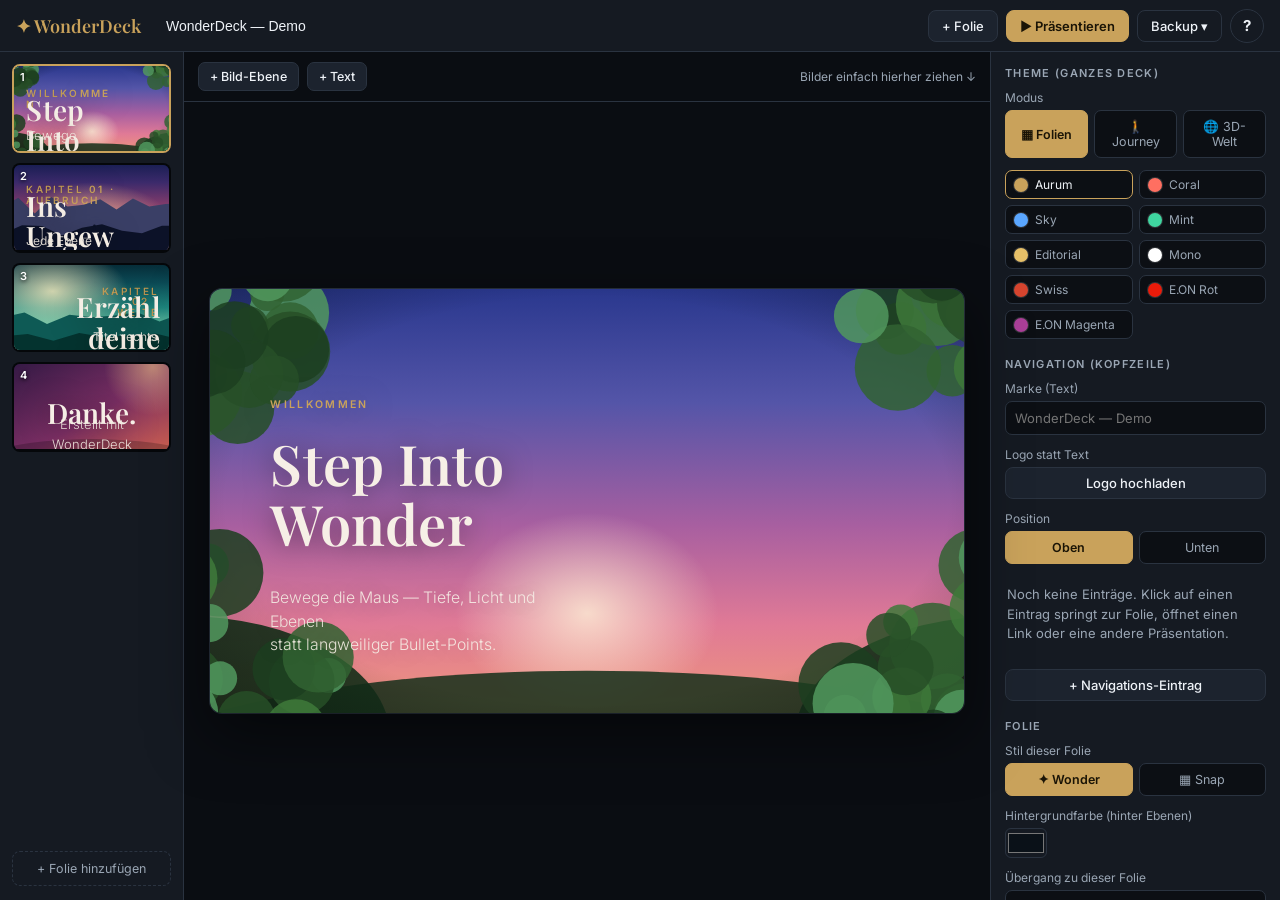
==== index.html @ ce3d65e8 "QA: tote First-Person-Reste entfernt + Inspector-Texte korrigiert - Fadenkreuz (world__cross / #worl" ====
<!DOCTYPE html>
<html lang="de">
<head>
  <meta charset="UTF-8" />
  <meta name="viewport" content="width=device-width, initial-scale=1.0" />
  <title>WonderDeck — Cinematische Präsentationen</title>
  <link
    rel="icon"
    href="data:image/svg+xml,%3Csvg xmlns='http://www.w3.org/2000/svg' viewBox='0 0 16 16'%3E%3Ctext y='13' font-size='13'%3E%E2%9C%A6%3C/text%3E%3C/svg%3E"
  />
  <link
    href="https://fonts.googleapis.com/css2?family=Playfair+Display:wght@500;600;700&family=Inter:wght@300;400;500;600&family=Space+Grotesk:wght@500;600;700&family=Cormorant+Garamond:wght@500;600;700&family=DM+Sans:wght@400;500;600&family=Bricolage+Grotesque:opsz,wght@12..96,600;12..96,700;12..96,800&display=swap"
    rel="stylesheet"
  />
  <!-- Three.js (3D-Welt) ohne Build: via CDN + Import-Map; wird nur geladen, wenn man die Welt betritt -->
  <script type="importmap">
    {
      "imports": {
        "three": "https://cdn.jsdelivr.net/npm/three@0.161.0/build/three.module.js",
        "three/addons/": "https://cdn.jsdelivr.net/npm/three@0.161.0/examples/jsm/",
        "@pixiv/three-vrm": "https://cdn.jsdelivr.net/npm/@pixiv/three-vrm@3/lib/three-vrm.module.min.js"
      }
    }
  </script>
  <link rel="stylesheet" href="css/stage.css" />
  <link rel="stylesheet" href="css/editor.css" />
</head>
<body>
  <div id="app" class="app">
    <!-- ============ Topbar ============ -->
    <header class="topbar">
      <div class="topbar__brand">✦ WonderDeck</div>
      <input
        id="deckTitle"
        class="topbar__title"
        type="text"
        value="Meine Präsentation"
        aria-label="Titel der Präsentation"
      />
      <div class="topbar__actions">
        <button id="btnAddSlide" class="btn">+ Folie</button>
        <button id="btnPresent" class="btn btn--primary">▶ Präsentieren</button>
        <div class="menu">
          <button id="btnMenu" class="btn btn--ghost">Backup ▾</button>
          <div id="menuPanel" class="menu__panel" hidden>
            <button id="btnExport" class="menu__item">💾 Als Datei sichern (.wdeck)</button>
            <button id="btnExportHtml" class="menu__item">🌐 Als Webseite exportieren (.html)</button>
            <button id="btnImport" class="menu__item">📂 Datei laden</button>
            <hr class="menu__sep" />
            <button id="btnDecks" class="menu__item">📑 Meine Präsentationen …</button>
            <button id="btnGallery" class="menu__item">✨ Beispiele …</button>
            <button id="btnNewDeck" class="menu__item">✦ Neue, leere Präsi</button>
          </div>
        </div>
        <button id="btnHelp" class="btn btn--ghost btn--round" title="Hilfe: welche Bilder verwenden?" aria-label="Hilfe">?</button>
      </div>
    </header>

    <!-- ============ Hauptbereich ============ -->
    <main class="workspace">
      <!-- Folien-Leiste -->
      <aside class="rail" id="rail" aria-label="Folien">
        <div class="rail__list" id="railList"></div>
        <button class="rail__add" id="railAdd">+ Folie hinzufügen</button>
      </aside>

      <!-- Bühne -->
      <section class="editor">
        <div class="editor__toolbar">
          <button class="chip" id="btnAddLayer">+ Bild-Ebene</button>
          <button class="chip" id="btnAddText">+ Text</button>
          <span class="editor__hint">Bilder einfach hierher ziehen ↓</span>
        </div>
        <div class="stage-wrap" id="stageWrap">
          <div class="stage-frame" id="stageFrame">
            <!-- Stage wird von editor.js gerendert -->
          </div>
          <div class="dropmask" id="dropmask"><span>Bild ablegen, um eine Ebene zu erstellen</span></div>
        </div>
      </section>

      <!-- Inspektor -->
      <aside class="inspector" id="inspector" aria-label="Einstellungen">
        <!-- Inhalt dynamisch von editor.js -->
      </aside>
    </main>
  </div>

  <!-- ============ Präsentations-Overlay ============ -->
  <div id="present" class="present" hidden>
    <div class="present__viewport" id="presentViewport"></div>
    <nav class="present__topnav" id="presentNav"></nav>
    <div class="present__note" id="presentNote" hidden></div>
    <div class="present__cursor" id="presentCursor"></div>
    <nav class="present__dots" id="presentDots"></nav>
    <button class="present__nav present__nav--prev" id="presentPrev" aria-label="Zurück">‹</button>
    <button class="present__nav present__nav--next" id="presentNext" aria-label="Weiter">›</button>
    <button class="present__exit" id="presentExit" aria-label="Beenden (Esc)">✕</button>
    <div class="present__counter" id="presentCounter"></div>
  </div>

  <!-- ============ Journey-Modus (durchlaufbare Welt) ============ -->
  <div id="journey" class="journey" hidden>
    <div class="jr-world" id="journeyWorld"></div>
    <nav class="jr-dots" id="journeyDots"></nav>
    <div class="jr-counter" id="journeyCounter"></div>
    <div class="jr-hint">Scrollen oder ziehen, um zu gehen · Esc beendet</div>
    <button class="present__exit" id="journeyExit" aria-label="Beenden (Esc)">✕</button>
  </div>

  <!-- ============ 3D-Welt (begehbar) ============ -->
  <div id="world" class="world" hidden>
    <div id="worldStage" class="world__stage"></div>
    <div class="world__load" id="worldLoad"><div class="world__spinner"></div><p>3D-Welt wird geladen …</p></div>
    <div class="world__hint" id="worldHint"><b>WASD</b> gehen · <b>Shift</b> rennen · <b>E</b> Details</div>
    <div class="world__panel" id="worldPanel" hidden></div>
    <div class="world__joy" id="worldJoy" hidden><span class="world__nub" id="worldNub"></span></div>
    <div class="world__bubble" id="worldBubble" hidden></div>
    <button class="world__home" id="worldHome" aria-label="Zum Anfang">⟲ Anfang</button>
    <button class="world__exit present__exit" id="worldExit" aria-label="Beenden">✕</button>
  </div>

  <!-- ============ Hilfe-Fenster ============ -->
  <div id="help" class="help" hidden>
    <div class="help__backdrop" id="helpBackdrop"></div>
    <div class="help__panel" role="dialog" aria-modal="true" aria-label="Hilfe: Bilder">
      <button class="help__close" id="helpClose" aria-label="Schließen">✕</button>
      <h2 class="help__title">Welche Bilder verwenden? 🖼️</h2>
      <p class="help__lead">
        Die Tiefe entsteht durch <b>mehrere Ebenen pro Folie</b>. Ein Bild ziehst du
        einfach auf die Bühne — jede Ebene kannst du rechts einstellen.
      </p>

      <h3>Ebenen-Typen</h3>
      <table class="help__table">
        <tr>
          <td><b>Hintergrund</b></td>
          <td>Ganzflächiges Bild (Himmel, Landschaft, Farbverlauf). <b>JPG oder PNG</b>, ohne Transparenz. Wenig Parallax (z.&nbsp;B. 10–16).</td>
        </tr>
        <tr>
          <td><b>Vordergrund / Motiv</b></td>
          <td>Ein <b>freigestelltes PNG mit transparentem Hintergrund</b> (Person, Berg, Objekt). Nur so sieht man den Hintergrund dahinter → echte Tiefe. Mehr Parallax (z.&nbsp;B. 35–55).</td>
        </tr>
        <tr>
          <td><b>Reaktive Deko</b></td>
          <td>Transparentes PNG an den Rändern (z.&nbsp;B. Blätter). Schalter <b>„reaktiv"</b> an → weicht im Präsentationsmodus vor dem Cursor zurück.</td>
        </tr>
      </table>

      <h3>Format &amp; Größe</h3>
      <ul class="help__list">
        <li><b>PNG</b> = mit Transparenz (für freigestellte Motive &amp; Deko). <b>JPG</b> = kleiner, kein Transparenz (für Hintergründe).</li>
        <li>Mindestens <b>~1920&nbsp;px breit</b>, besser <b>2000&nbsp;px+</b> — damit es im Vollbild scharf bleibt.</li>
        <li>Seitenverhältnis möglichst <b>16:9</b> für Hintergründe.</li>
      </ul>

      <h3>Pro Stil</h3>
      <ul class="help__list">
        <li><b>✦ Wonder:</b> 1 Hintergrund + optional ein freigestelltes Motiv + reaktive Deko an den Ecken. Starker Intro-Zoom.</li>
        <li><b>▦ Snap:</b> Hintergrund + 1–2 freigestellte Ebenen (fern/nah) für Tiefe. Ideal für Story-Folien.</li>
      </ul>

      <h3>Damit Text lesbar bleibt</h3>
      <ul class="help__list">
        <li>Dunkle Bildränder/Vignette helfen. Setze Text auf die ruhigere Bildhälfte.</li>
        <li>Position, Breite &amp; Ausrichtung jedes Textes stellst du rechts ein.</li>
      </ul>

      <h3>Woher Bilder nehmen?</h3>
      <ul class="help__list">
        <li><b>KI-Bilder:</b> z.&nbsp;B. „Nano Banana" (Gemini) — gratis.</li>
        <li><b>Freistellen / in Ebenen schneiden:</b> <b>Photopea</b> (photopea.com, gratis, im Browser).</li>
        <li>Oder eigene Fotos / freie Stock-Bilder.</li>
      </ul>

      <p class="help__tip">💡 Tipp: Über „Backup" oben kannst du deine Präsi jederzeit als Datei sichern.</p>
    </div>
  </div>

  <!-- ============ Beispiel-Galerie ============ -->
  <div id="gallery" class="help" hidden>
    <div class="help__backdrop" id="galleryBackdrop"></div>
    <div class="help__panel" role="dialog" aria-modal="true" aria-label="Beispiel-Präsentationen">
      <button class="help__close" id="galleryClose" aria-label="Schließen">✕</button>
      <h2 class="help__title">Beispiele ✨</h2>
      <p class="help__lead">
        Lade eine fertige Präsentation als Startpunkt. Sie wird als <b>neue</b> Präsi
        angelegt und ersetzt die aktuelle Ansicht (vorher ggf. über „Backup" sichern).
      </p>
      <div class="gallery__grid" id="galleryGrid"></div>
    </div>
  </div>

  <!-- ============ Layout-Vorlagen (neue Folie) ============ -->
  <div id="layouts" class="help" hidden>
    <div class="help__backdrop" id="layoutsBackdrop"></div>
    <div class="help__panel" role="dialog" aria-modal="true" aria-label="Layout-Vorlage wählen">
      <button class="help__close" id="layoutsClose" aria-label="Schließen">✕</button>
      <h2 class="help__title">Neue Folie · Layout wählen</h2>
      <p class="help__lead">Wähle ein Layout als Startpunkt. Bilder ziehst du danach einfach auf die Bühne.</p>
      <div class="layout__grid" id="layoutGrid"></div>
    </div>
  </div>

  <!-- ============ Präsentations-Bibliothek ============ -->
  <div id="decks" class="help" hidden>
    <div class="help__backdrop" id="decksBackdrop"></div>
    <div class="help__panel" role="dialog" aria-modal="true" aria-label="Meine Präsentationen">
      <button class="help__close" id="decksClose" aria-label="Schließen">✕</button>
      <h2 class="help__title">Meine Präsentationen 📑</h2>
      <p class="help__lead">Wechsle zwischen Präsentationen, benenne um oder lösche. Nav-Einträge können auf eine andere Präsentation verweisen.</p>
      <div class="decks__grid" id="decksGrid"></div>
    </div>
  </div>

  <!-- versteckte File-Inputs -->
  <input id="fileImage" type="file" accept="image/*" multiple hidden />
  <input id="fileImport" type="file" accept="application/json,.wdeck" hidden />

  <script type="module" src="js/main.js"></script>
</body>
</html>
---- css/stage.css ----
/* ===================================================================
   WonderDeck — Bühnen-Styles (geteilt von Editor-Vorschau & Präsentation)
   Eine "Stage" ist eine 16:9-Fläche mit Bild-Ebenen + Text-Blöcken.
   =================================================================== */

:root {
  --wd-accent: #c9a25b;
  --wd-bg: #0c0f14;
  --wd-panel: #151a22;
  --wd-panel-2: #1c232e;
  --wd-line: #2a3340;
  --wd-text: #eef2f7;
  --wd-text-dim: #9aa6b4;
  --serif: "Playfair Display", Georgia, serif;
  --sans: "Inter", -apple-system, BlinkMacSystemFont, "Segoe UI", sans-serif;
}

* { box-sizing: border-box; }

/* ---------- Stage-Grundgerüst ---------- */
.wd-stage {
  position: absolute;
  inset: 0;
  overflow: hidden;
  background: #05070a;
  --mx: 0;   /* normalisierte Maus -1..1, von effects.js gesetzt */
  --my: 0;
}

.wd-layer {
  position: absolute;
  inset: -8%;
  width: 116%;
  height: 116%;
  pointer-events: none;
  will-change: transform, opacity;
}
.wd-layer img {
  width: 100%;
  height: 100%;
  object-fit: cover;
  object-position: center;
  display: block;
  -webkit-user-drag: none;
  user-select: none;
}

/* ---------- Text-Blöcke ---------- */
.wd-text {
  position: absolute;
  max-width: 60%;
  /* Theme-Variablen mit Fallback auf das Standard-Theme */
  color: var(--ink, var(--wd-text));
  text-shadow: 0 2px 28px rgba(0, 0, 0, 0.5);
  line-height: 1.08;
  white-space: pre-wrap;
  word-break: break-word;
  z-index: 50;
}
.wd-text[data-role="title"] {
  font-family: var(--font-title, var(--serif));
  font-weight: 600;
  font-size: clamp(28px, 7.4cqw, 96px);
  letter-spacing: 0.005em;
}
.wd-text[data-role="subtitle"] {
  font-family: var(--font-body, var(--sans));
  font-weight: 300;
  font-size: clamp(13px, 2.1cqw, 24px);
  line-height: 1.5;
  opacity: 0.9;
}
.wd-text[data-role="body"] {
  font-family: var(--font-body, var(--sans));
  font-weight: 400;
  font-size: clamp(12px, 1.9cqw, 21px);
  line-height: 1.55;
  opacity: 0.86;
}
.wd-text[data-role="kicker"] {
  font-family: var(--font-body, var(--sans));
  font-weight: 600;
  font-size: clamp(10px, 1.4cqw, 15px);
  letter-spacing: 0.22em;
  text-transform: uppercase;
  color: var(--accent, var(--wd-accent));
}

/* Container-Queries, damit Textgröße zur Stage-Breite passt */
.wd-stage { container-type: inline-size; }

/* ---------- Custom-Cursor (Präsentation) ---------- */
.present__cursor {
  position: fixed;
  top: 0; left: 0;
  width: 28px; height: 28px;
  margin: -14px 0 0 -14px;
  border: 2px solid #fff;
  border-radius: 50%;
  pointer-events: none;
  z-index: 9999;
  mix-blend-mode: difference;
  will-change: transform;
  opacity: 0;
  transition: opacity 0.3s;
}
.present.is-live .present__cursor { opacity: 1; }
@media (pointer: coarse) { .present__cursor { display: none; } }
---- css/editor.css ----
/* ===================================================================
   WonderDeck — Editor-Oberfläche
   =================================================================== */

html, body {
  margin: 0;
  height: 100%;
  background: var(--wd-bg);
  color: var(--wd-text);
  font-family: var(--sans);
  -webkit-font-smoothing: antialiased;
}

.app {
  height: 100vh;
  display: grid;
  grid-template-rows: 52px 1fr;
}

/* ---------- Topbar ---------- */
.topbar {
  display: flex;
  align-items: center;
  gap: 14px;
  padding: 0 16px;
  background: var(--wd-panel);
  border-bottom: 1px solid var(--wd-line);
}
.topbar__brand {
  font-family: var(--serif);
  font-weight: 600;
  font-size: 18px;
  color: var(--wd-accent);
  white-space: nowrap;
}
.topbar__title {
  flex: 1;
  max-width: 420px;
  background: transparent;
  border: 1px solid transparent;
  border-radius: 8px;
  color: var(--wd-text);
  font-size: 14px;
  font-weight: 500;
  padding: 7px 10px;
}
.topbar__title:hover { border-color: var(--wd-line); }
.topbar__title:focus { outline: none; border-color: var(--wd-accent); background: var(--wd-bg); }
.topbar__actions { margin-left: auto; display: flex; gap: 8px; align-items: center; }

.btn {
  font: inherit;
  font-size: 13px;
  font-weight: 500;
  color: var(--wd-text);
  background: var(--wd-panel-2);
  border: 1px solid var(--wd-line);
  border-radius: 8px;
  padding: 7px 13px;
  cursor: pointer;
  white-space: nowrap;
  transition: background 0.15s, border-color 0.15s, transform 0.05s;
}
.btn:hover { background: #232c39; }
.btn:active { transform: translateY(1px); }
.btn--primary { background: var(--wd-accent); border-color: var(--wd-accent); color: #1a1406; font-weight: 600; }
.btn--primary:hover { background: #d8b06a; }
.btn--ghost { background: transparent; }

/* Menü */
.menu { position: relative; }
.menu__panel {
  position: absolute;
  right: 0;
  top: calc(100% + 6px);
  background: var(--wd-panel-2);
  border: 1px solid var(--wd-line);
  border-radius: 10px;
  padding: 6px;
  min-width: 190px;
  box-shadow: 0 14px 40px rgba(0, 0, 0, 0.5);
  z-index: 100;
}
.menu__item {
  display: block;
  width: 100%;
  text-align: left;
  font: inherit;
  font-size: 13px;
  color: var(--wd-text);
  background: transparent;
  border: 0;
  border-radius: 7px;
  padding: 9px 10px;
  cursor: pointer;
}
.menu__item:hover { background: #2a3340; }
.menu__sep { border: 0; border-top: 1px solid var(--wd-line); margin: 6px 4px; }

/* ---------- Workspace ---------- */
.workspace {
  display: grid;
  grid-template-columns: 184px 1fr 290px;
  min-height: 0;
}

/* Folien-Leiste */
.rail {
  background: var(--wd-panel);
  border-right: 1px solid var(--wd-line);
  display: flex;
  flex-direction: column;
  min-height: 0;
}
.rail__list { flex: 1; overflow-y: auto; padding: 12px; display: flex; flex-direction: column; gap: 10px; }
.rail__add {
  margin: 10px 12px 14px;
  font: inherit; font-size: 12.5px;
  color: var(--wd-text-dim);
  background: transparent;
  border: 1px dashed var(--wd-line);
  border-radius: 8px;
  padding: 9px;
  cursor: pointer;
}
.rail__add:hover { color: var(--wd-text); border-color: var(--wd-accent); }

.thumb {
  position: relative;
  aspect-ratio: 16 / 9;
  border-radius: 8px;
  overflow: hidden;
  border: 2px solid transparent;
  background: #05070a;
  cursor: pointer;
  flex: 0 0 auto;
}
.thumb.is-active { border-color: var(--wd-accent); }
.thumb__num {
  position: absolute; top: 4px; left: 6px;
  font-size: 11px; font-weight: 600;
  color: #fff; text-shadow: 0 1px 4px #000; z-index: 2;
}
.thumb__del {
  position: absolute; top: 3px; right: 3px;
  width: 20px; height: 20px; line-height: 18px;
  border-radius: 5px; border: 0;
  background: rgba(0,0,0,0.55); color: #fff;
  font-size: 13px; cursor: pointer; opacity: 0; z-index: 2;
}
.thumb:hover .thumb__del { opacity: 1; }
.thumb__stage { position: absolute; inset: 0; }
.thumb.dragging { opacity: 0.4; }
.thumb.drop-before { box-shadow: -3px 0 0 var(--wd-accent); }

/* Editor-Mitte */
.editor { display: flex; flex-direction: column; min-width: 0; min-height: 0; background: #0a0d12; }
.editor__toolbar {
  display: flex; align-items: center; gap: 8px;
  padding: 10px 14px; border-bottom: 1px solid var(--wd-line);
}
.chip {
  font: inherit; font-size: 12.5px; font-weight: 500;
  color: var(--wd-text); background: var(--wd-panel-2);
  border: 1px solid var(--wd-line); border-radius: 7px;
  padding: 6px 11px; cursor: pointer;
}
.chip:hover { background: #232c39; }
.editor__hint { margin-left: auto; font-size: 12px; color: var(--wd-text-dim); }

.stage-wrap {
  flex: 1; position: relative; display: grid; place-items: center;
  padding: 26px; min-height: 0;
}
.stage-frame {
  position: relative;
  width: min(100%, 980px);
  aspect-ratio: 16 / 9;
  border-radius: 12px;
  overflow: hidden;
  box-shadow: 0 20px 60px rgba(0,0,0,0.5), 0 0 0 1px var(--wd-line);
  background: #05070a;
}
/* Auswahl-/Hover-Rahmen für anklickbare Elemente */
.wd-sel { outline: 2px solid var(--wd-accent); outline-offset: -1px; }
.editor .wd-layer, .editor .wd-text { pointer-events: auto; cursor: pointer; }
.editor .wd-text { cursor: text; }

.dropmask {
  position: absolute; inset: 0; z-index: 60;
  display: none; place-items: center;
  background: rgba(201, 162, 91, 0.12);
  border: 2px dashed var(--wd-accent);
  border-radius: 12px;
  color: var(--wd-text); font-weight: 500; pointer-events: none;
}
.stage-wrap.drag-over .dropmask { display: grid; }

/* ---------- Inspektor ---------- */
.inspector {
  background: var(--wd-panel);
  border-left: 1px solid var(--wd-line);
  overflow-y: auto;
  padding: 14px;
}
.insp-section { margin-bottom: 18px; }
.insp-section h3 {
  margin: 0 0 10px; font-size: 11px; font-weight: 600;
  letter-spacing: 0.12em; text-transform: uppercase; color: var(--wd-text-dim);
}
.field { margin-bottom: 12px; }
.field > label { display: block; font-size: 12px; color: var(--wd-text-dim); margin-bottom: 5px; }
.field input[type="text"],
.field input[type="number"],
.field textarea,
.field select {
  width: 100%; font: inherit; font-size: 13px;
  color: var(--wd-text); background: var(--wd-bg);
  border: 1px solid var(--wd-line); border-radius: 7px; padding: 8px 9px;
}
.field textarea { resize: vertical; min-height: 64px; line-height: 1.4; }
.field input[type="range"] { width: 100%; accent-color: var(--wd-accent); }
.field input[type="color"] { width: 42px; height: 30px; padding: 0; border: 1px solid var(--wd-line); border-radius: 6px; background: none; }
.row { display: flex; gap: 8px; align-items: center; }
.row > * { flex: 1; }
.seg { display: flex; gap: 6px; }
.seg button {
  flex: 1; font: inherit; font-size: 12.5px; color: var(--wd-text-dim);
  background: var(--wd-bg); border: 1px solid var(--wd-line);
  border-radius: 7px; padding: 8px; cursor: pointer;
}
.seg button.is-on { color: #1a1406; background: var(--wd-accent); border-color: var(--wd-accent); font-weight: 600; }
.toggle { display: flex; align-items: center; gap: 8px; cursor: pointer; font-size: 13px; }
.btn-block { width: 100%; margin-top: 4px; text-align: center; }
.btn-danger { color: #ff9a8a; border-color: #4a2a28; background: #2a1a18; }
.btn-danger:hover { background: #3a201d; }
.insp-empty { color: var(--wd-text-dim); font-size: 13px; line-height: 1.5; padding: 8px 2px; }
.val { font-variant-numeric: tabular-nums; color: var(--wd-text); font-size: 12px; }
.layerlist { display: flex; flex-direction: column; gap: 6px; }
.layeritem {
  display: flex; align-items: center; gap: 8px;
  padding: 6px 8px; border-radius: 7px; background: var(--wd-bg);
  border: 1px solid var(--wd-line); cursor: pointer; font-size: 12.5px;
}
.layeritem.is-sel { border-color: var(--wd-accent); }
.layeritem__thumb { width: 30px; height: 18px; border-radius: 3px; object-fit: cover; background: #222; flex: 0 0 auto; }
.layeritem__name { flex: 1; overflow: hidden; text-overflow: ellipsis; white-space: nowrap; }
.layeritem__tag { font-size: 10px; color: var(--wd-accent); }
.layeritem__ord { display: flex; gap: 2px; }
.layeritem__ord button { width: 20px; height: 20px; padding: 0; font-size: 11px; line-height: 1; border-radius: 5px; background: var(--wd-panel-2); border: 1px solid var(--wd-line); color: var(--wd-text-dim); cursor: pointer; }
.layeritem__ord button:hover { color: var(--wd-text); }

/* ===================== Präsentations-Overlay ===================== */
.present {
  position: fixed; inset: 0; z-index: 9000;
  background: #000;
}
.present__viewport { position: absolute; inset: 0; overflow: hidden; }
.present__viewport .wd-stage { will-change: transform, opacity; }

.present__dots {
  position: fixed; right: 22px; top: 50%; transform: translateY(-50%);
  display: flex; flex-direction: column; gap: 11px; z-index: 9100;
}
.present__dot {
  width: 11px; height: 11px; border-radius: 50%; padding: 0; cursor: pointer;
  background: rgba(255,255,255,0.28); border: 1px solid rgba(255,255,255,0.5);
  transition: transform 0.2s, background 0.2s;
}
.present__dot.is-on { background: #fff; transform: scale(1.35); }

.present__nav {
  position: fixed; top: 50%; transform: translateY(-50%);
  width: 48px; height: 48px; border-radius: 50%;
  background: rgba(0,0,0,0.3); border: 1px solid rgba(255,255,255,0.25);
  color: #fff; font-size: 26px; line-height: 1; cursor: pointer; z-index: 9100;
  opacity: 0; transition: opacity 0.25s;
}
.present:hover .present__nav { opacity: 0.7; }
.present__nav:hover { opacity: 1 !important; }
.present__nav--prev { left: 22px; }
.present__nav--next { right: 54px; }

.present__exit {
  position: fixed; top: 18px; right: 18px; z-index: 9100;
  width: 38px; height: 38px; border-radius: 50%;
  background: rgba(0,0,0,0.35); border: 1px solid rgba(255,255,255,0.25);
  color: #fff; font-size: 16px; cursor: pointer; opacity: 0; transition: opacity 0.25s;
}
.present:hover .present__exit { opacity: 0.8; }
.present__exit:hover { opacity: 1; }

.present__counter {
  position: fixed; bottom: 18px; left: 50%; transform: translateX(-50%);
  z-index: 9100; font-family: var(--sans); font-size: 13px; letter-spacing: 0.1em;
  color: rgba(255,255,255,0.7); font-variant-numeric: tabular-nums;
}
@media (pointer: fine) { .present, .present * { cursor: none; } }

/* ===================== Hilfe-Knopf & -Fenster ===================== */
.btn--round {
  width: 34px; height: 34px; padding: 0; border-radius: 50%;
  font-weight: 700; font-size: 15px; line-height: 1;
}

/* Theme-Picker im Inspektor */
.themes { display: grid; grid-template-columns: 1fr 1fr; gap: 6px; }
.themebtn {
  display: flex; align-items: center; gap: 7px;
  font: inherit; font-size: 12px; color: var(--wd-text-dim);
  background: var(--wd-bg); border: 1px solid var(--wd-line);
  border-radius: 7px; padding: 6px 8px; cursor: pointer; text-align: left;
}
.themebtn:hover { color: var(--wd-text); }
.themebtn.is-on { color: var(--wd-text); border-color: var(--wd-accent); }
.themebtn .sw { width: 14px; height: 14px; border-radius: 50%; flex: 0 0 auto; box-shadow: 0 0 0 1px rgba(255,255,255,0.15); }

.help { position: fixed; inset: 0; z-index: 9500; display: grid; place-items: center; }
.help[hidden] { display: none; }
.help__backdrop { position: absolute; inset: 0; background: rgba(0,0,0,0.6); backdrop-filter: blur(3px); }
.help__panel {
  position: relative;
  width: min(640px, 92vw); max-height: 86vh; overflow-y: auto;
  background: var(--wd-panel); border: 1px solid var(--wd-line);
  border-radius: 16px; padding: 26px 28px;
  box-shadow: 0 30px 80px rgba(0,0,0,0.6);
}
.help__close {
  position: absolute; top: 14px; right: 14px;
  width: 32px; height: 32px; border-radius: 50%;
  background: var(--wd-panel-2); border: 1px solid var(--wd-line);
  color: var(--wd-text); font-size: 14px; cursor: pointer;
}
.help__close:hover { background: #2a3340; }
.help__title { font-family: var(--serif); font-size: 25px; font-weight: 600; margin: 0 0 8px; color: var(--wd-text); }
.help__lead { font-size: 14px; line-height: 1.6; color: var(--wd-text-dim); margin: 0 0 18px; }
.help__panel h3 {
  font-size: 12px; font-weight: 600; letter-spacing: 0.1em; text-transform: uppercase;
  color: var(--wd-accent); margin: 20px 0 9px;
}
.help__table { width: 100%; border-collapse: collapse; font-size: 13.5px; line-height: 1.55; }
.help__table td { vertical-align: top; padding: 7px 8px; border-top: 1px solid var(--wd-line); color: var(--wd-text); }
.help__table td:first-child { width: 130px; color: var(--wd-text); white-space: nowrap; }
.help__list { margin: 0; padding-left: 20px; font-size: 13.5px; line-height: 1.65; color: var(--wd-text); }
.help__list li { margin-bottom: 5px; }
.help__list b, .help__table b { color: #fff; }
.help__tip {
  margin: 20px 0 0; padding: 12px 14px; border-radius: 10px;
  background: rgba(201,162,91,0.12); border: 1px solid rgba(201,162,91,0.3);
  font-size: 13px; color: var(--wd-text);
}

/* ===================== Beispiel-Galerie ===================== */
.gallery__grid { display: block; margin-top: 6px; }
.gcat { margin: 20px 0 0; }
.gcat:first-child { margin-top: 4px; }
.gcat__name { font-size: 12px; font-weight: 700; letter-spacing: 0.07em; text-transform: uppercase; color: var(--wd-accent); margin: 0; }
.gcat__desc { font-size: 12px; color: var(--wd-text-dim); margin: 3px 0 0; }
.gcat__grid { display: grid; grid-template-columns: 1fr 1fr; gap: 14px; margin-top: 11px; }
.gcard {
  text-align: left; padding: 0; overflow: hidden; cursor: pointer;
  background: var(--wd-panel-2); border: 1px solid var(--wd-line);
  border-radius: 12px; color: var(--wd-text); transition: transform 0.15s, border-color 0.15s;
}
.gcard:hover { transform: translateY(-3px); border-color: var(--wd-accent); }
.gcard__banner { height: 78px; }
.gcard__body { padding: 11px 13px 14px; }
.gcard__name { font-size: 14px; font-weight: 600; margin: 0 0 4px; }
.gcard__desc { font-size: 12px; line-height: 1.45; color: var(--wd-text-dim); margin: 0; }
.gcard__busy { font-size: 12px; color: var(--wd-accent); margin: 6px 0 0; }
@media (max-width: 560px) { .gcat__grid { grid-template-columns: 1fr; } }

/* ===================== Layout-Vorlagen ===================== */
.layout__grid { display: grid; grid-template-columns: 1fr 1fr; gap: 12px; margin-top: 6px; }
.lcard {
  padding: 0; overflow: hidden; cursor: pointer; text-align: left;
  background: var(--wd-panel-2); border: 1px solid var(--wd-line);
  border-radius: 11px; color: var(--wd-text); transition: transform 0.15s, border-color 0.15s;
}
.lcard:hover { transform: translateY(-3px); border-color: var(--wd-accent); }
.lcard__prev { position: relative; aspect-ratio: 16 / 9; overflow: hidden; background: #05070a; }
.lcard__prev .wd-stage { position: absolute; inset: 0; }
.lcard__name { display: block; padding: 9px 11px; font-size: 12.5px; font-weight: 500; }
@media (max-width: 560px) { .layout__grid { grid-template-columns: 1fr; } }

/* ===================== Navigation (Editor + Präsentation) ===================== */
/* Editor-Inspektor: Nav-Einträge */
.navrow { display: flex; gap: 6px; align-items: center; margin-bottom: 8px; }
.navrow input[type="text"], .navrow select {
  flex: 1 1 60px; min-width: 0; font: inherit; font-size: 12.5px; color: var(--wd-text);
  background: var(--wd-bg); border: 1px solid var(--wd-line); border-radius: 6px; padding: 6px 7px;
}
.navrow__del { flex: 0 0 auto; width: 26px; height: 26px; border-radius: 6px; border: 1px solid var(--wd-line); background: var(--wd-panel-2); color: var(--wd-text-dim); cursor: pointer; }
.navrow__del:hover { color: #ff9a8a; }

/* Präsentation: Website-Kopfzeile */
.present__topnav {
  position: fixed; top: 0; left: 0; right: 0; z-index: 9100;
  display: flex; align-items: center; justify-content: space-between;
  padding: 20px clamp(22px, 5vw, 60px);
  mix-blend-mode: difference; color: #fff; pointer-events: none;
}
.present__brand { font-family: var(--font-title, var(--serif)); font-weight: 600; font-size: 15px; letter-spacing: 0.04em; }
.present__links { display: flex; gap: clamp(14px, 2vw, 30px); pointer-events: auto; }
.present__navlink { color: #fff; text-decoration: none; font-size: 12.5px; letter-spacing: 0.08em; text-transform: uppercase; opacity: 0.82; }
.present__navlink:hover { opacity: 1; }

/* Editor-Bühne: nicht-interaktive Nav-Vorschau */
.wd-navpreview {
  position: absolute; top: 0; left: 0; right: 0; z-index: 60;
  display: flex; align-items: center; justify-content: space-between;
  padding: 11px 16px; mix-blend-mode: difference; color: #fff; pointer-events: none;
}
.wd-navpreview .b { font-family: var(--font-title, var(--serif)); font-weight: 600; font-size: 11px; }
.wd-navpreview .l { display: flex; gap: 13px; }
.wd-navpreview .l span { font-size: 9.5px; letter-spacing: 0.08em; text-transform: uppercase; opacity: 0.85; }

/* Kopfzeile-Position unten + Logo-Bild */
.present__topnav--bottom { top: auto; bottom: 0; }
.present__brandimg { height: 26px; width: auto; display: block; }

/* Nav-Popover (kleiner Text bei Klick) */
.present__note {
  position: fixed; top: 64px; left: 50%; transform: translateX(-50%);
  z-index: 9120; max-width: min(520px, 86vw);
  background: rgba(20,24,30,0.82); -webkit-backdrop-filter: blur(10px); backdrop-filter: blur(10px);
  border: 1px solid rgba(255,255,255,0.18); border-radius: 12px;
  padding: 14px 18px; color: #f4f4f6; font-size: 14px; line-height: 1.55;
  box-shadow: 0 20px 50px rgba(0,0,0,0.45); white-space: pre-wrap;
}
.present__note[hidden] { display: none; }
.present__note--bottom { top: auto; bottom: 64px; }

/* Präsentations-Bibliothek (mehrere Decks) */
.decks__grid { display: grid; grid-template-columns: 1fr 1fr; gap: 12px; margin-top: 6px; }
.dcard { background: var(--wd-panel-2); border: 1px solid var(--wd-line); border-radius: 11px; overflow: hidden; }
.dcard.is-current { border-color: var(--wd-accent); }
.dcard__prev { aspect-ratio: 16 / 9; }
.dcard__body { padding: 9px 11px 4px; }
.dcard__name { font-size: 12.5px; font-weight: 500; margin: 0; overflow: hidden; text-overflow: ellipsis; white-space: nowrap; }
.dcard__acts { display: flex; gap: 6px; padding: 8px 11px 11px; }
.dcard__acts .chip { flex: 1; text-align: center; font-size: 11px; padding: 5px 4px; }
@media (max-width: 560px) { .decks__grid { grid-template-columns: 1fr; } }

/* ===================== Journey-Modus (durchlaufbare 2.5D-Welt) ===================== */
.journey { position: fixed; inset: 0; z-index: 9000; background: #06070a; overflow: hidden; }
.jr-world { position: absolute; inset: 0; overflow: hidden; }
.jr-sky { position: absolute; inset: -12%; will-change: transform;
  background: radial-gradient(120% 80% at 50% 32%, color-mix(in srgb, var(--accent, #c9a25b) 16%, #0a0c12), #06070a 72%); }
.jr-floor { position: absolute; left: 0; right: 0; bottom: 0; height: 46%; opacity: 0.5;
  clip-path: polygon(40% 0, 60% 0, 100% 100%, 0 100%);
  background-image: repeating-linear-gradient(to top, color-mix(in srgb, var(--accent, #c9a25b) 16%, transparent) 0 2px, transparent 2px 48px); }
.jr-line { position: absolute; left: 50%; bottom: 0; width: 1px; height: 54%; transform: translateX(-50%); opacity: 0.45;
  background: linear-gradient(to top, color-mix(in srgb, var(--accent, #c9a25b) 60%, transparent), transparent); }
.jr-depth { position: absolute; inset: 0; pointer-events: none; }
.jr-dot2 { position: absolute; border-radius: 50%; background: var(--ink, #fff); will-change: transform; }
.jr-trail { position: absolute; left: 50%; bottom: 0; width: 46vw; height: 72%; transform: translateX(-50%); pointer-events: none;
  -webkit-mask-image: linear-gradient(to top, #000 28%, transparent); mask-image: linear-gradient(to top, #000 28%, transparent); }
.jr-trail svg { width: 100%; height: 118%; will-change: transform; }
.jr-trail path { stroke: var(--accent, #c9a25b); stroke-opacity: 0.55; }
.jr-arcs { position: absolute; inset: 0; pointer-events: none; }
.jr-arcs span { position: absolute; width: 44vmin; height: 44vmin; border-radius: 50%; border: 1px solid color-mix(in srgb, var(--accent, #c9a25b) 20%, transparent); will-change: transform; }

/* ===================== 3D-Welt (begehbar) ===================== */
.world { position: fixed; inset: 0; z-index: 9000; background: #05060a; }
.world__stage { position: absolute; inset: 0; }
.world__stage canvas { display: block; }
.world__load { position: fixed; inset: 0; z-index: 9200; display: grid; place-items: center; align-content: center; gap: 16px; background: radial-gradient(120% 120% at 50% 40%, #14242a, #0a1316 70%); color: #d7e3e6; font-size: 14px; transition: opacity 0.45s ease; }
.world__load[hidden] { display: none; }
.world__load.is-done { opacity: 0; pointer-events: none; }
.world__load p { margin: 0; }
.world__spinner { width: 40px; height: 40px; border-radius: 50%; border: 3px solid rgba(255,255,255,0.15); border-top-color: var(--wd-accent); animation: wspin 0.9s linear infinite; }
.world__bar { width: min(240px, 62vw); height: 5px; border-radius: 999px; background: rgba(255,255,255,0.14); overflow: hidden; }
.world__bar i { display: block; height: 100%; width: 0; background: var(--wd-accent); border-radius: 999px; transition: width 0.2s ease; }
@keyframes wspin { to { transform: rotate(360deg); } }
.world__hint { position: fixed; bottom: 22px; left: 50%; transform: translateX(-50%); z-index: 9100; font-size: 13px; color: rgba(255,255,255,0.78); background: rgba(0,0,0,0.42); padding: 8px 16px; border-radius: 999px; -webkit-backdrop-filter: blur(6px); backdrop-filter: blur(6px); }
.world__hint b { color: #fff; }
.world__panel { position: fixed; inset: 0; z-index: 9300; display: grid; place-items: center; background: rgba(5,6,10,0.72); -webkit-backdrop-filter: blur(8px); backdrop-filter: blur(8px); padding: 24px; }
.world__panel[hidden] { display: none; }
.world__panel .wp { width: min(720px, 92vw); max-height: 86vh; overflow-y: auto; background: var(--wd-panel); border: 1px solid var(--wd-line); border-radius: 18px; padding: 28px 30px; box-shadow: 0 30px 80px rgba(0,0,0,0.6); }
.world__panel img { width: 100%; border-radius: 12px; margin-bottom: 18px; display: block; }
.world__panel h2 { font-family: var(--font-title, var(--serif)); font-weight: 600; font-size: 30px; line-height: 1.05; margin: 0 0 8px; color: var(--ink, var(--wd-text)); white-space: pre-wrap; }
.world__panel .k { font-size: 12px; font-weight: 600; letter-spacing: 0.2em; text-transform: uppercase; color: var(--accent, var(--wd-accent)); margin: 0 0 10px; }
.world__panel p { font-size: 15px; line-height: 1.6; color: var(--wd-text); white-space: pre-wrap; margin: 0 0 10px; }
.world__exit { z-index: 9400; opacity: 0.75; }
.world:hover .world__exit { opacity: 1; }
.world__home { position: fixed; top: 18px; left: 18px; z-index: 9400; display: inline-flex; align-items: center; gap: 6px; padding: 9px 15px; border-radius: 999px; border: 1px solid rgba(255,255,255,0.22); background: rgba(0,0,0,0.42); color: #fff; font-size: 13px; font-weight: 600; cursor: pointer; -webkit-backdrop-filter: blur(6px); backdrop-filter: blur(6px); opacity: 0.82; transition: opacity 0.15s, background 0.15s; }
.world__home:hover { opacity: 1; background: rgba(0,0,0,0.6); }
/* Comic-Sprechblase (Tutorial) */
.world__bubble { position: fixed; left: 50%; bottom: 92px; transform: translateX(-50%); z-index: 9350; display: flex; align-items: center; gap: 12px; max-width: min(680px, 92vw); padding: 16px 20px; background: #fffef8; color: #1a1a1a; border: 3px solid #1a1a1a; border-radius: 20px; box-shadow: 0 10px 0 rgba(26,26,26,0.18), 0 18px 44px rgba(0,0,0,0.4); font-family: var(--font-body, "Bricolage Grotesque", "Inter", sans-serif); cursor: pointer; animation: wbPop 0.25s cubic-bezier(0.22,1,0.36,1); }
.world__bubble[hidden] { display: none; }
.world__bubble::after { content: ""; position: absolute; left: 46px; bottom: -16px; width: 26px; height: 26px; background: #fffef8; border-right: 3px solid #1a1a1a; border-bottom: 3px solid #1a1a1a; transform: rotate(45deg); }
.world__bubble .wb-av { font-size: 34px; line-height: 1; flex: 0 0 auto; }
.world__bubble .wb-tx { font-size: 15.5px; line-height: 1.5; font-weight: 500; }
.world__bubble .wb-tx b { font-weight: 800; }
.world__bubble .wb-next { flex: 0 0 auto; align-self: flex-end; font-size: 12px; font-weight: 700; color: var(--accent, #5aa6ff); white-space: nowrap; }
.world__bubble .wb-close { position: absolute; top: -12px; right: -12px; width: 26px; height: 26px; border-radius: 50%; border: 2px solid #1a1a1a; background: #fffef8; color: #1a1a1a; font-size: 13px; line-height: 1; cursor: pointer; display: grid; place-items: center; padding: 0; box-shadow: 0 3px 0 rgba(26,26,26,0.18); }
.world__bubble .wb-close:hover { background: #ffe9e2; }
@keyframes wbPop { from { transform: translateX(-50%) translateY(8px) scale(0.96); opacity: 0; } to { transform: translateX(-50%) translateY(0) scale(1); opacity: 1; } }
.world__joy { position: fixed; left: 26px; bottom: 26px; width: 110px; height: 110px; border-radius: 50%; background: rgba(255,255,255,0.06); border: 1px solid rgba(255,255,255,0.15); z-index: 9100; touch-action: none; }
.world__nub { position: absolute; left: 50%; top: 50%; width: 46px; height: 46px; margin: -23px 0 0 -23px; border-radius: 50%; background: rgba(255,255,255,0.25); border: 1px solid rgba(255,255,255,0.4); }
.jr-stations { position: absolute; inset: 0; }
.jr-station { position: absolute; left: 50%; top: 50%; width: min(74%, 780px); text-align: center; container-type: inline-size; will-change: transform, opacity; }
.jr-station__img { width: 100%; max-height: 42vh; object-fit: cover; border-radius: 16px; margin: 0 auto 26px; display: block; box-shadow: 0 36px 90px rgba(0,0,0,0.55); }
.jr-text { position: static; max-width: none; display: block; margin: 0 auto 14px; }
.jr-dots { position: fixed; right: 22px; top: 50%; transform: translateY(-50%); display: flex; flex-direction: column; gap: 13px; z-index: 9100; }
.jr-dot { width: 9px; height: 9px; border-radius: 50%; padding: 0; cursor: pointer; background: rgba(255,255,255,0.25); border: 1px solid rgba(255,255,255,0.45); transition: transform 0.3s, background 0.3s; }
.jr-dot.on { background: #fff; transform: scale(1.5); }
.jr-counter { position: fixed; bottom: 18px; left: 50%; transform: translateX(-50%); z-index: 9100; font-size: 13px; letter-spacing: 0.1em; color: rgba(255,255,255,0.7); font-variant-numeric: tabular-nums; }
.jr-hint { position: fixed; bottom: 16px; right: 20px; z-index: 9100; font-size: 12px; color: rgba(255,255,255,0.5); }
.journey .present__exit { opacity: 0.7; }
.journey:hover .present__exit { opacity: 1; }
@media (pointer: coarse) { .jr-hint { display: none; } }

/* Kurz-Feedback unten (Toast) */
.wd-toast { position: fixed; left: 50%; bottom: 26px; transform: translate(-50%, 12px); z-index: 12000; background: rgba(20, 24, 30, 0.95); color: #f4f6f8; border: 1px solid rgba(255, 255, 255, 0.14); border-radius: 999px; padding: 11px 20px; font-size: 13.5px; box-shadow: 0 14px 40px rgba(0, 0, 0, 0.5); opacity: 0; pointer-events: none; transition: opacity 0.25s, transform 0.25s; }
.wd-toast.is-on { opacity: 1; transform: translate(-50%, 0); }
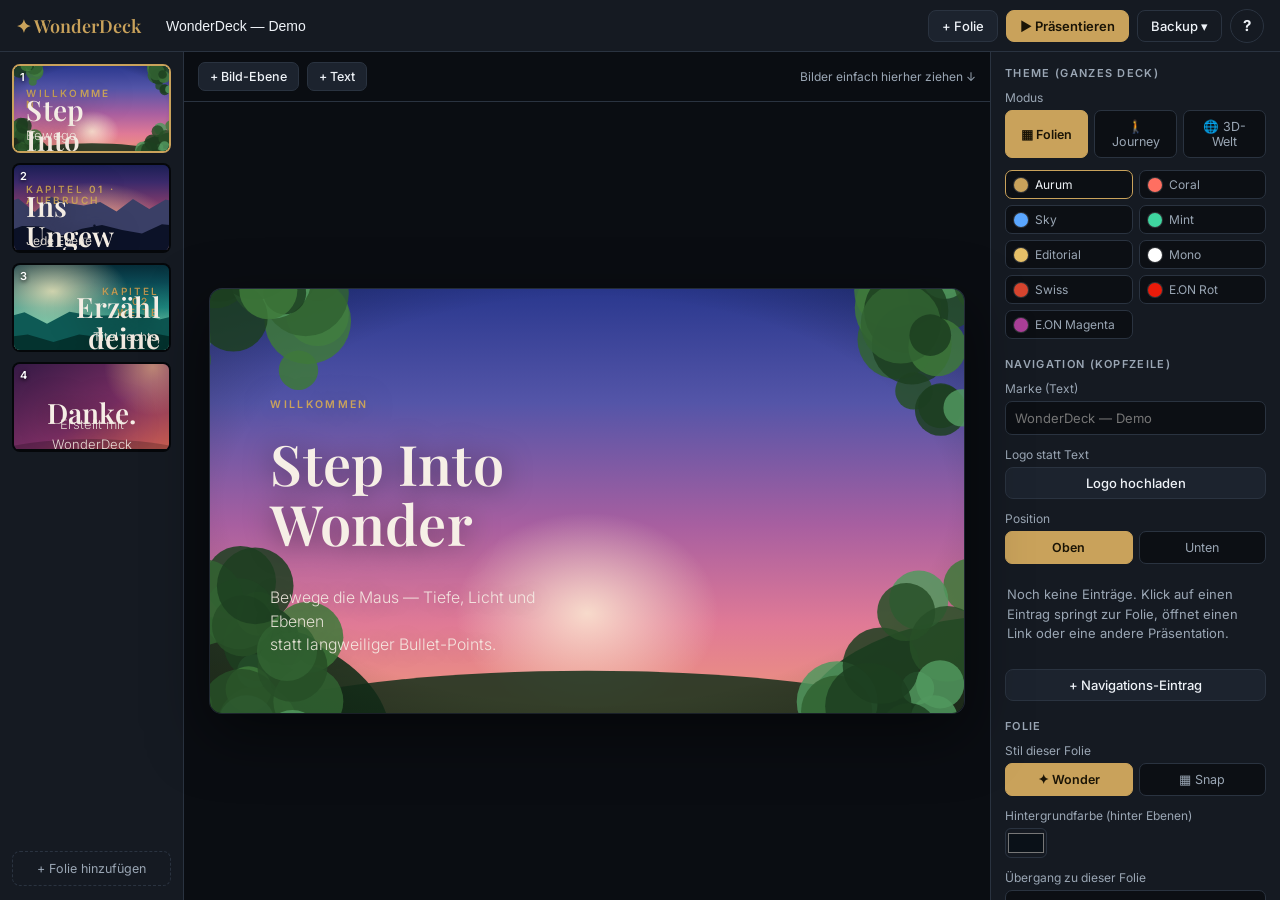
==== commit bd54fe5f: "3D-Welt: sanftes prozedurales Ambiente (Web Audio) + Mute-Button - Ruhiges Ambiente rein prozedural " ====
--- a/index.html
+++ b/index.html
@@ -117,6 +117,7 @@
     <div class="world__joy" id="worldJoy" hidden><span class="world__nub" id="worldNub"></span></div>
     <div class="world__bubble" id="worldBubble" hidden></div>
     <button class="world__home" id="worldHome" aria-label="Zum Anfang">⟲ Anfang</button>
+    <button class="world__sound" id="worldSound" aria-label="Ton an/aus">🔊</button>
     <button class="world__exit present__exit" id="worldExit" aria-label="Beenden">✕</button>
   </div>
 
--- a/css/editor.css
+++ b/css/editor.css
@@ -485,6 +485,9 @@
 .world__exit { z-index: 9400; opacity: 0.75; }
 .world:hover .world__exit { opacity: 1; }
 .world__home { position: fixed; top: 18px; left: 18px; z-index: 9400; display: inline-flex; align-items: center; gap: 6px; padding: 9px 15px; border-radius: 999px; border: 1px solid rgba(255,255,255,0.22); background: rgba(0,0,0,0.42); color: #fff; font-size: 13px; font-weight: 600; cursor: pointer; -webkit-backdrop-filter: blur(6px); backdrop-filter: blur(6px); opacity: 0.82; transition: opacity 0.15s, background 0.15s; }
+.world__sound { position: fixed; top: 18px; right: 64px; z-index: 9400; width: 38px; height: 38px; border-radius: 50%; border: 1px solid rgba(255,255,255,0.22); background: rgba(0,0,0,0.42); color: #fff; font-size: 15px; cursor: pointer; opacity: 0.82; -webkit-backdrop-filter: blur(6px); backdrop-filter: blur(6px); transition: opacity 0.15s; }
+.world__sound:hover { opacity: 1; }
+.world__sound[hidden] { display: none; }
 .world__home:hover { opacity: 1; background: rgba(0,0,0,0.6); }
 /* Comic-Sprechblase (Tutorial) */
 .world__bubble { position: fixed; left: 50%; bottom: 92px; transform: translateX(-50%); z-index: 9350; display: flex; align-items: center; gap: 12px; max-width: min(680px, 92vw); padding: 16px 20px; background: #fffef8; color: #1a1a1a; border: 3px solid #1a1a1a; border-radius: 20px; box-shadow: 0 10px 0 rgba(26,26,26,0.18), 0 18px 44px rgba(0,0,0,0.4); font-family: var(--font-body, "Bricolage Grotesque", "Inter", sans-serif); cursor: pointer; animation: wbPop 0.25s cubic-bezier(0.22,1,0.36,1); }
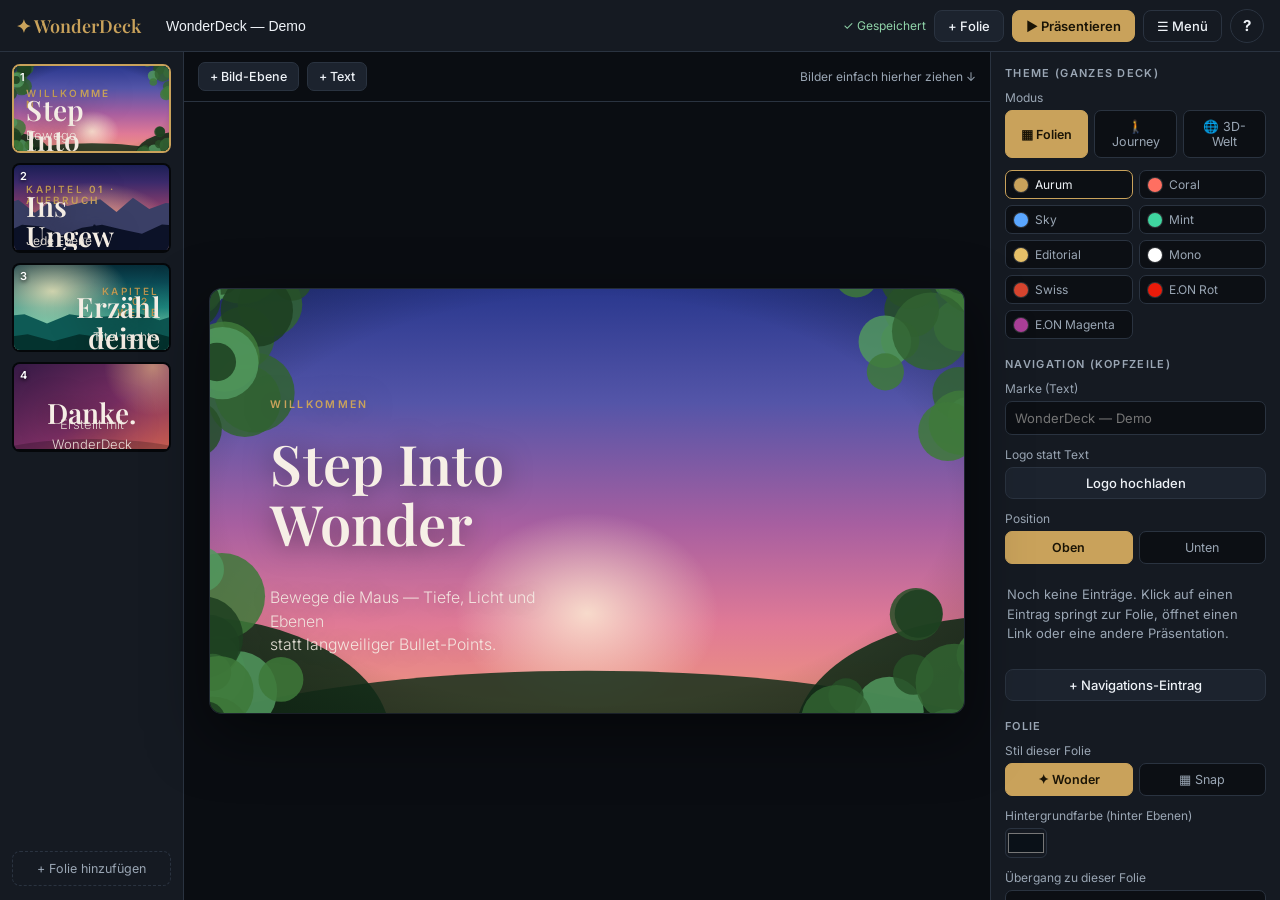
==== commit 71055b62: "Profi-Politur: Undo/Redo, Duplizieren, Datensicherheit, UX-Feinschliff Gesamt-Audit der App — die wi" ====
--- a/index.html
+++ b/index.html
@@ -38,10 +38,11 @@
         aria-label="Titel der Präsentation"
       />
       <div class="topbar__actions">
+        <span id="saveBadge" class="topbar__saved" aria-live="polite">✓ Gespeichert</span>
         <button id="btnAddSlide" class="btn">+ Folie</button>
         <button id="btnPresent" class="btn btn--primary">▶ Präsentieren</button>
         <div class="menu">
-          <button id="btnMenu" class="btn btn--ghost">Backup ▾</button>
+          <button id="btnMenu" class="btn btn--ghost">☰ Menü</button>
           <div id="menuPanel" class="menu__panel" hidden>
             <button id="btnExport" class="menu__item">💾 Als Datei sichern (.wdeck)</button>
             <button id="btnExportHtml" class="menu__item">🌐 Als Webseite exportieren (.html)</button>
@@ -174,7 +175,7 @@
         <li>Oder eigene Fotos / freie Stock-Bilder.</li>
       </ul>
 
-      <p class="help__tip">💡 Tipp: Über „Backup" oben kannst du deine Präsi jederzeit als Datei sichern.</p>
+      <p class="help__tip">💡 Tipp: Über „☰ Menü" oben kannst du deine Präsi jederzeit als Datei sichern. Rückgängig: <b>⌘/Strg+Z</b> · Folie duplizieren: <b>⌘/Strg+D</b>.</p>
     </div>
   </div>
 
@@ -186,7 +187,7 @@
       <h2 class="help__title">Beispiele ✨</h2>
       <p class="help__lead">
         Lade eine fertige Präsentation als Startpunkt. Sie wird als <b>neue</b> Präsi
-        angelegt und ersetzt die aktuelle Ansicht (vorher ggf. über „Backup" sichern).
+        angelegt und ersetzt die aktuelle Ansicht (vorher ggf. über „☰ Menü" sichern).
       </p>
       <div class="gallery__grid" id="galleryGrid"></div>
     </div>
--- a/css/editor.css
+++ b/css/editor.css
@@ -47,6 +47,10 @@
 .topbar__title:hover { border-color: var(--wd-line); }
 .topbar__title:focus { outline: none; border-color: var(--wd-accent); background: var(--wd-bg); }
 .topbar__actions { margin-left: auto; display: flex; gap: 8px; align-items: center; }
+.topbar__saved { font-size: 12px; color: #8fd3a8; opacity: 0; transition: opacity 0.35s; pointer-events: none; }
+.topbar__saved.is-on { opacity: 1; }
+/* Sichtbarer Fokus-Ring für Tastatur-Nutzung (A11y) */
+:focus-visible { outline: 2px solid var(--wd-accent); outline-offset: 2px; border-radius: 4px; }
 
 .btn {
   font: inherit;
@@ -141,14 +145,16 @@
   font-size: 11px; font-weight: 600;
   color: #fff; text-shadow: 0 1px 4px #000; z-index: 2;
 }
-.thumb__del {
+.thumb__del,
+.thumb__dup {
   position: absolute; top: 3px; right: 3px;
   width: 20px; height: 20px; line-height: 18px;
   border-radius: 5px; border: 0;
   background: rgba(0,0,0,0.55); color: #fff;
   font-size: 13px; cursor: pointer; opacity: 0; z-index: 2;
 }
-.thumb:hover .thumb__del { opacity: 1; }
+.thumb__dup { right: 27px; font-size: 11px; }
+.thumb:hover .thumb__del, .thumb:hover .thumb__dup { opacity: 1; }
 .thumb__stage { position: absolute; inset: 0; }
 .thumb.dragging { opacity: 0.4; }
 .thumb.drop-before { box-shadow: -3px 0 0 var(--wd-accent); }
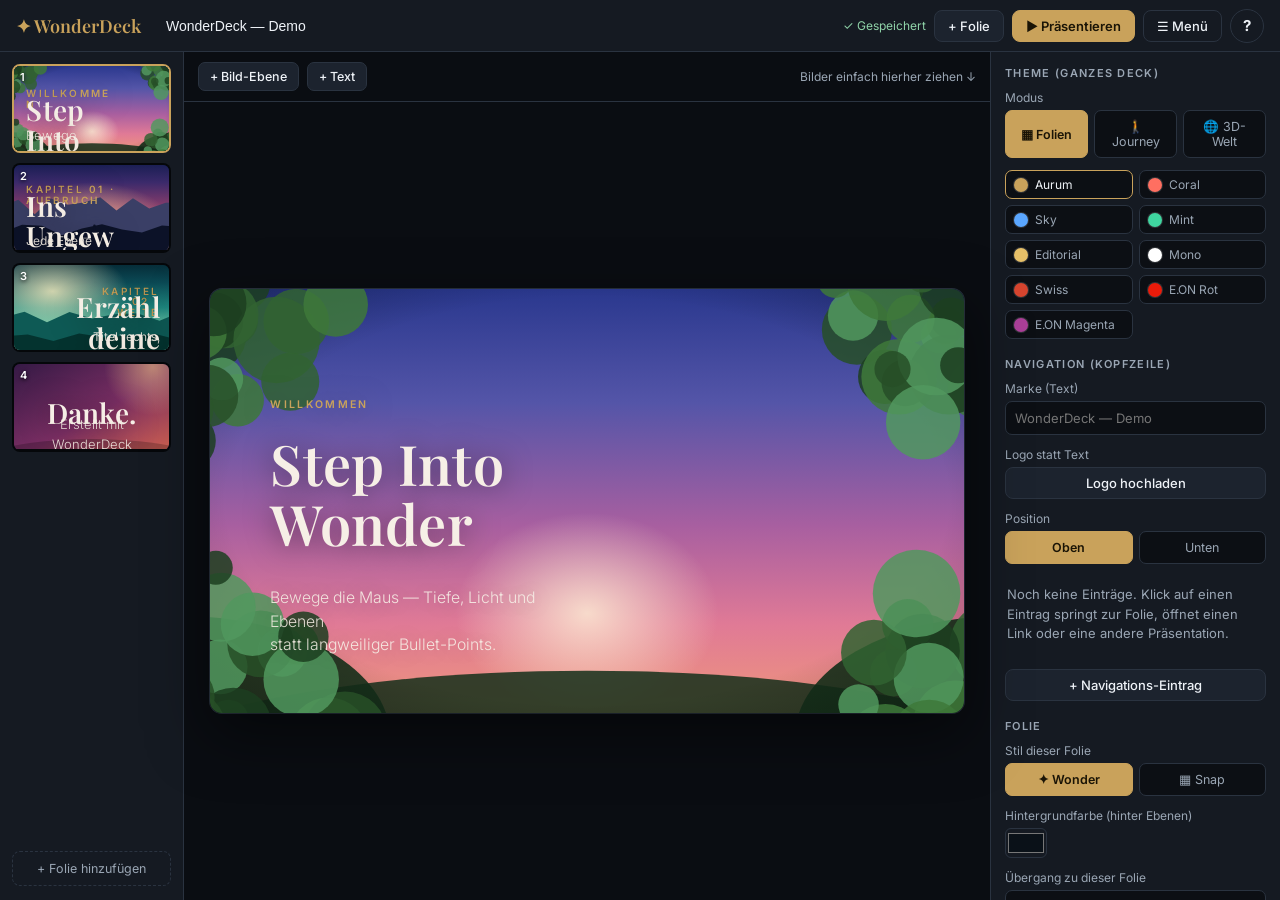
==== commit ed039f32: "Kommerz-Bereitschaft: Lizenz-Bereinigung + Landing-Page + Kauf-Anschluss 1) FIGUREN-LIZENZEN geklärt" ====
--- a/index.html
+++ b/index.html
@@ -51,6 +51,8 @@
             <button id="btnDecks" class="menu__item">📑 Meine Präsentationen …</button>
             <button id="btnGallery" class="menu__item">✨ Beispiele …</button>
             <button id="btnNewDeck" class="menu__item">✦ Neue, leere Präsi</button>
+            <hr class="menu__sep" />
+            <a class="menu__item" href="landing.html" target="_blank" rel="noopener">★ Über WonderDeck</a>
           </div>
         </div>
         <button id="btnHelp" class="btn btn--ghost btn--round" title="Hilfe: welche Bilder verwenden?" aria-label="Hilfe">?</button>
--- a/css/editor.css
+++ b/css/editor.css
@@ -97,6 +97,8 @@
   border-radius: 7px;
   padding: 9px 10px;
   cursor: pointer;
+  text-decoration: none; /* auch als <a> nutzbar */
+  box-sizing: border-box;
 }
 .menu__item:hover { background: #2a3340; }
 .menu__sep { border: 0; border-top: 1px solid var(--wd-line); margin: 6px 4px; }
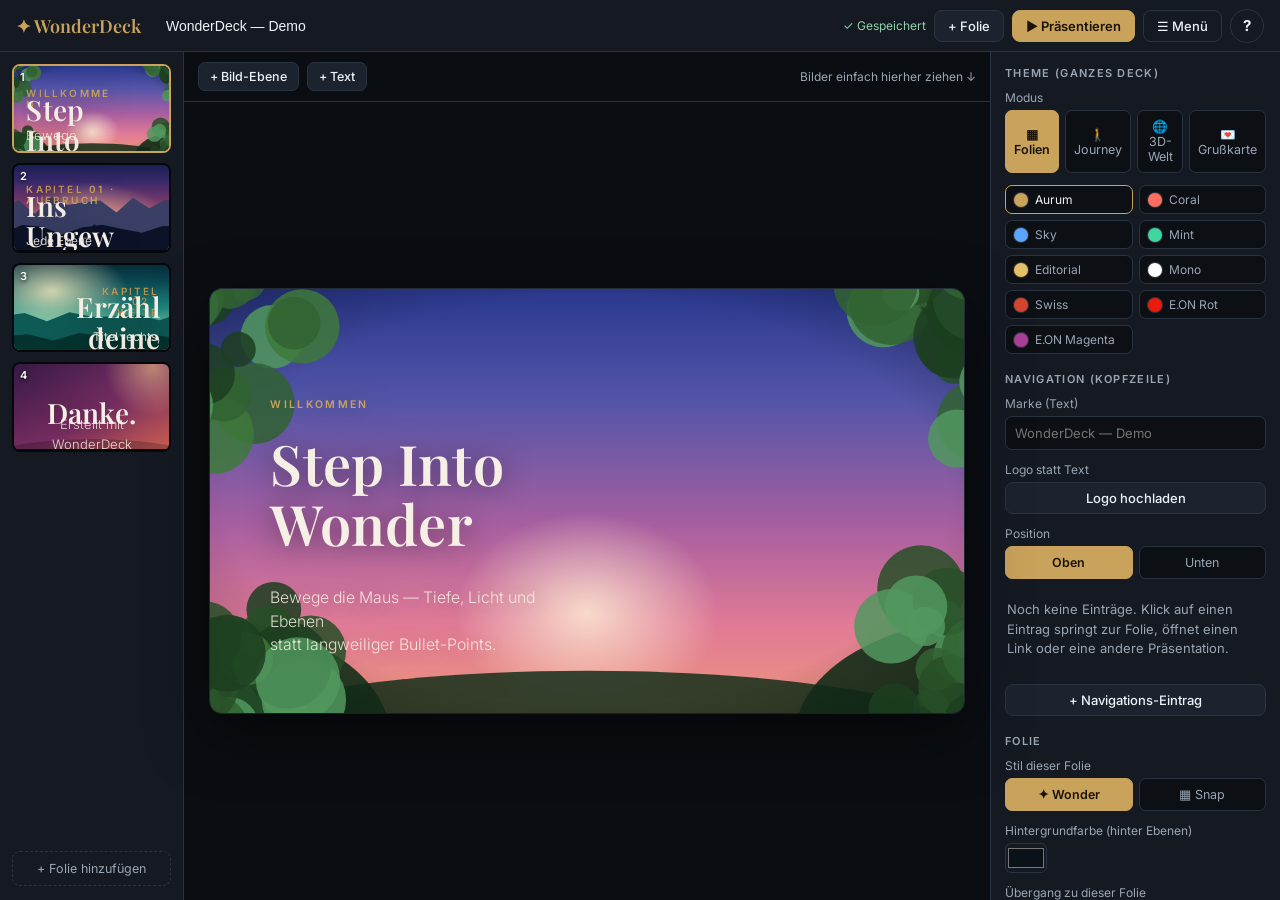
==== commit 875aa953: "Neuer Modus „💌 Grußkarte": begehbarer Retro-Raum im Game-Boy-Stil - js/card.js: eigene Mini-Engine —" ====
--- a/index.html
+++ b/index.html
@@ -9,7 +9,7 @@
     href="data:image/svg+xml,%3Csvg xmlns='http://www.w3.org/2000/svg' viewBox='0 0 16 16'%3E%3Ctext y='13' font-size='13'%3E%E2%9C%A6%3C/text%3E%3C/svg%3E"
   />
   <link
-    href="https://fonts.googleapis.com/css2?family=Playfair+Display:wght@500;600;700&family=Inter:wght@300;400;500;600&family=Space+Grotesk:wght@500;600;700&family=Cormorant+Garamond:wght@500;600;700&family=DM+Sans:wght@400;500;600&family=Bricolage+Grotesque:opsz,wght@12..96,600;12..96,700;12..96,800&display=swap"
+    href="https://fonts.googleapis.com/css2?family=Playfair+Display:wght@500;600;700&family=Inter:wght@300;400;500;600&family=Space+Grotesk:wght@500;600;700&family=Cormorant+Garamond:wght@500;600;700&family=DM+Sans:wght@400;500;600&family=Bricolage+Grotesque:opsz,wght@12..96,600;12..96,700;12..96,800&family=Press+Start+2P&display=swap"
     rel="stylesheet"
   />
   <!-- Three.js (3D-Welt) ohne Build: via CDN + Import-Map; wird nur geladen, wenn man die Welt betritt -->
@@ -124,6 +124,22 @@
     <button class="world__exit present__exit" id="worldExit" aria-label="Beenden">✕</button>
   </div>
 
+  <!-- ============ Grußkarte (Retro-Raum im Game-Boy-Stil) ============ -->
+  <div id="card" class="gbcard" hidden>
+    <div class="gbcard__holder" id="cardHolder"></div>
+    <div class="gbcard__pad" id="cardPad" hidden>
+      <div class="gbcard__dpad">
+        <button id="cardUp" aria-label="Hoch">▲</button>
+        <button id="cardLeft" aria-label="Links">◀</button>
+        <button id="cardRight" aria-label="Rechts">▶</button>
+        <button id="cardDown" aria-label="Runter">▼</button>
+      </div>
+      <button class="gbcard__a" id="cardA" aria-label="A">A</button>
+    </div>
+    <div class="gbcard__hint">Pfeile/WASD gehen · <b>E</b> sprechen · Esc beendet</div>
+    <button class="present__exit" id="cardExit" aria-label="Beenden">✕</button>
+  </div>
+
   <!-- ============ Hilfe-Fenster ============ -->
   <div id="help" class="help" hidden>
     <div class="help__backdrop" id="helpBackdrop"></div>
--- a/css/editor.css
+++ b/css/editor.css
@@ -526,3 +526,20 @@
 /* Kurz-Feedback unten (Toast) */
 .wd-toast { position: fixed; left: 50%; bottom: 26px; transform: translate(-50%, 12px); z-index: 12000; background: rgba(20, 24, 30, 0.95); color: #f4f6f8; border: 1px solid rgba(255, 255, 255, 0.14); border-radius: 999px; padding: 11px 20px; font-size: 13.5px; box-shadow: 0 14px 40px rgba(0, 0, 0, 0.5); opacity: 0; pointer-events: none; transition: opacity 0.25s, transform 0.25s; }
 .wd-toast.is-on { opacity: 1; transform: translate(-50%, 0); }
+
+/* ============ Grußkarte (Game-Boy-Stil) ============ */
+.gbcard { position: fixed; inset: 0; z-index: 9500; background: #0c1422; display: grid; place-items: center; }
+.gbcard[hidden] { display: none; }
+.gbcard__holder { display: grid; place-items: center; }
+.gbcard__screen, .card__screen { image-rendering: pixelated; image-rendering: crisp-edges; border-radius: 6px; box-shadow: 0 0 0 8px #182840, 0 0 0 10px #0a0e14, 0 30px 80px rgba(0,0,0,0.6); background: #182840; }
+.gbcard__hint { position: fixed; bottom: 16px; left: 50%; transform: translateX(-50%); font-size: 12px; color: rgba(255,255,255,0.65); background: rgba(0,0,0,0.4); padding: 6px 14px; border-radius: 999px; }
+.gbcard__hint b { color: #fff; }
+.gbcard__pad { position: fixed; left: 0; right: 0; bottom: 42px; display: flex; justify-content: space-between; align-items: center; padding: 0 30px; pointer-events: none; }
+.gbcard__pad[hidden] { display: none; }
+.gbcard__dpad { display: grid; grid-template-columns: 48px 48px 48px; grid-template-rows: 48px 48px; gap: 2px; pointer-events: auto; }
+.gbcard__dpad button { font-size: 17px; border-radius: 10px; border: 1px solid rgba(255,255,255,0.25); background: rgba(255,255,255,0.1); color: #fff; }
+.gbcard__dpad #cardUp { grid-column: 2; grid-row: 1; }
+.gbcard__dpad #cardLeft { grid-column: 1; grid-row: 2; }
+.gbcard__dpad #cardRight { grid-column: 3; grid-row: 2; }
+.gbcard__dpad #cardDown { grid-column: 2; grid-row: 2; }
+.gbcard__a { width: 64px; height: 64px; border-radius: 50%; border: 1px solid rgba(255,255,255,0.3); background: #a83248; color: #fff; font-weight: 700; font-size: 19px; pointer-events: auto; }
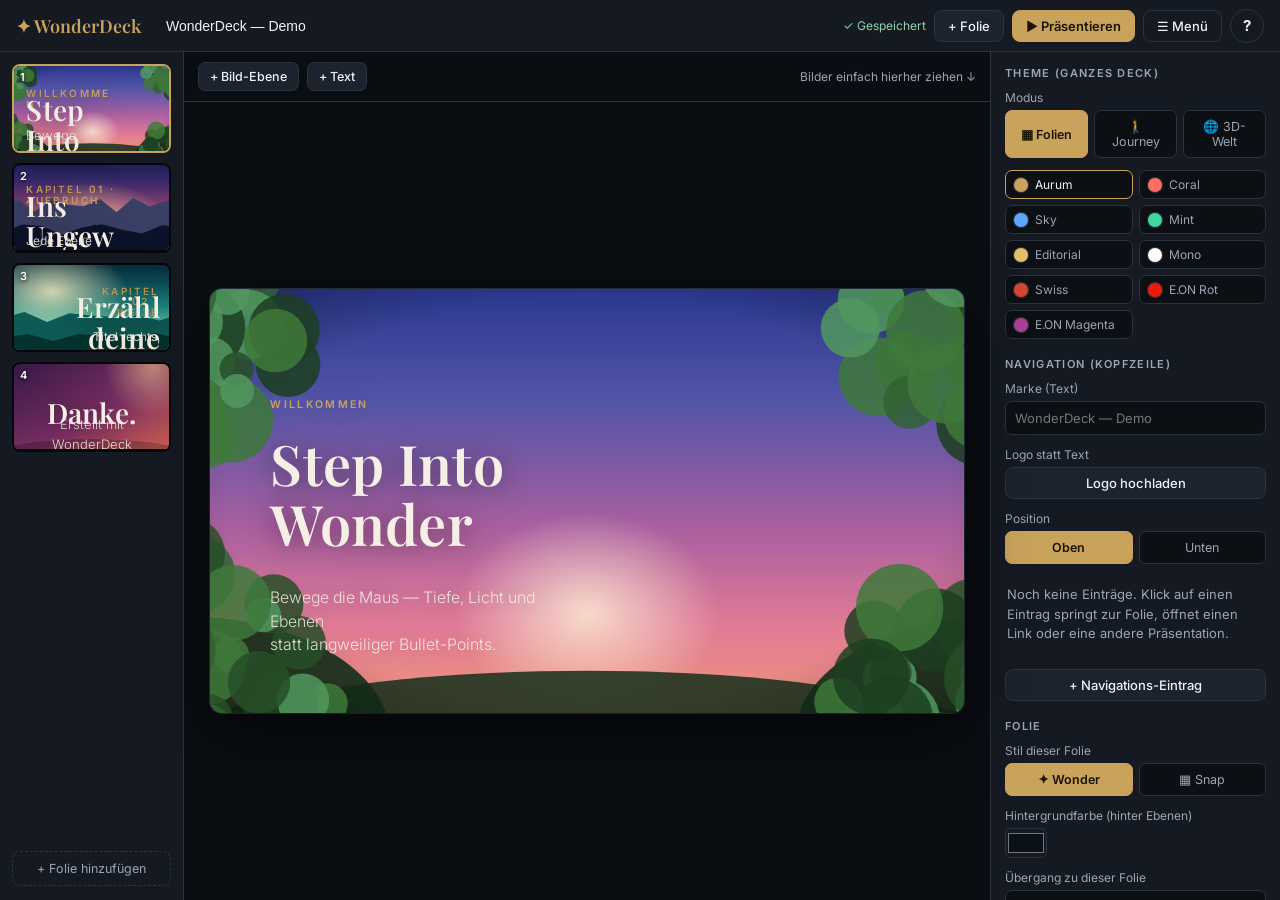
==== commit ad763ed6: "Grußkarte aus WonderDeck entfernt (wird eigenes Produkt) Der 4. Modus „💌 Grußkarte" wird als eigenst" ====
--- a/index.html
+++ b/index.html
@@ -9,7 +9,7 @@
     href="data:image/svg+xml,%3Csvg xmlns='http://www.w3.org/2000/svg' viewBox='0 0 16 16'%3E%3Ctext y='13' font-size='13'%3E%E2%9C%A6%3C/text%3E%3C/svg%3E"
   />
   <link
-    href="https://fonts.googleapis.com/css2?family=Playfair+Display:wght@500;600;700&family=Inter:wght@300;400;500;600&family=Space+Grotesk:wght@500;600;700&family=Cormorant+Garamond:wght@500;600;700&family=DM+Sans:wght@400;500;600&family=Bricolage+Grotesque:opsz,wght@12..96,600;12..96,700;12..96,800&family=Press+Start+2P&display=swap"
+    href="https://fonts.googleapis.com/css2?family=Playfair+Display:wght@500;600;700&family=Inter:wght@300;400;500;600&family=Space+Grotesk:wght@500;600;700&family=Cormorant+Garamond:wght@500;600;700&family=DM+Sans:wght@400;500;600&family=Bricolage+Grotesque:opsz,wght@12..96,600;12..96,700;12..96,800&display=swap"
     rel="stylesheet"
   />
   <!-- Three.js (3D-Welt) ohne Build: via CDN + Import-Map; wird nur geladen, wenn man die Welt betritt -->
@@ -124,22 +124,6 @@
     <button class="world__exit present__exit" id="worldExit" aria-label="Beenden">✕</button>
   </div>
 
-  <!-- ============ Grußkarte (Retro-Raum im Game-Boy-Stil) ============ -->
-  <div id="card" class="gbcard" hidden>
-    <div class="gbcard__holder" id="cardHolder"></div>
-    <div class="gbcard__pad" id="cardPad" hidden>
-      <div class="gbcard__dpad">
-        <button id="cardUp" aria-label="Hoch">▲</button>
-        <button id="cardLeft" aria-label="Links">◀</button>
-        <button id="cardRight" aria-label="Rechts">▶</button>
-        <button id="cardDown" aria-label="Runter">▼</button>
-      </div>
-      <button class="gbcard__a" id="cardA" aria-label="A">A</button>
-    </div>
-    <div class="gbcard__hint">Pfeile/WASD gehen · <b>E</b> sprechen · Esc beendet</div>
-    <button class="present__exit" id="cardExit" aria-label="Beenden">✕</button>
-  </div>
-
   <!-- ============ Hilfe-Fenster ============ -->
   <div id="help" class="help" hidden>
     <div class="help__backdrop" id="helpBackdrop"></div>
--- a/css/editor.css
+++ b/css/editor.css
@@ -526,20 +526,3 @@
 /* Kurz-Feedback unten (Toast) */
 .wd-toast { position: fixed; left: 50%; bottom: 26px; transform: translate(-50%, 12px); z-index: 12000; background: rgba(20, 24, 30, 0.95); color: #f4f6f8; border: 1px solid rgba(255, 255, 255, 0.14); border-radius: 999px; padding: 11px 20px; font-size: 13.5px; box-shadow: 0 14px 40px rgba(0, 0, 0, 0.5); opacity: 0; pointer-events: none; transition: opacity 0.25s, transform 0.25s; }
 .wd-toast.is-on { opacity: 1; transform: translate(-50%, 0); }
-
-/* ============ Grußkarte (Game-Boy-Stil) ============ */
-.gbcard { position: fixed; inset: 0; z-index: 9500; background: #0c1422; display: grid; place-items: center; }
-.gbcard[hidden] { display: none; }
-.gbcard__holder { display: grid; place-items: center; }
-.gbcard__screen, .card__screen { image-rendering: pixelated; image-rendering: crisp-edges; border-radius: 6px; box-shadow: 0 0 0 8px #182840, 0 0 0 10px #0a0e14, 0 30px 80px rgba(0,0,0,0.6); background: #182840; }
-.gbcard__hint { position: fixed; bottom: 16px; left: 50%; transform: translateX(-50%); font-size: 12px; color: rgba(255,255,255,0.65); background: rgba(0,0,0,0.4); padding: 6px 14px; border-radius: 999px; }
-.gbcard__hint b { color: #fff; }
-.gbcard__pad { position: fixed; left: 0; right: 0; bottom: 42px; display: flex; justify-content: space-between; align-items: center; padding: 0 30px; pointer-events: none; }
-.gbcard__pad[hidden] { display: none; }
-.gbcard__dpad { display: grid; grid-template-columns: 48px 48px 48px; grid-template-rows: 48px 48px; gap: 2px; pointer-events: auto; }
-.gbcard__dpad button { font-size: 17px; border-radius: 10px; border: 1px solid rgba(255,255,255,0.25); background: rgba(255,255,255,0.1); color: #fff; }
-.gbcard__dpad #cardUp { grid-column: 2; grid-row: 1; }
-.gbcard__dpad #cardLeft { grid-column: 1; grid-row: 2; }
-.gbcard__dpad #cardRight { grid-column: 3; grid-row: 2; }
-.gbcard__dpad #cardDown { grid-column: 2; grid-row: 2; }
-.gbcard__a { width: 64px; height: 64px; border-radius: 50%; border: 1px solid rgba(255,255,255,0.3); background: #a83248; color: #fff; font-weight: 700; font-size: 19px; pointer-events: auto; }
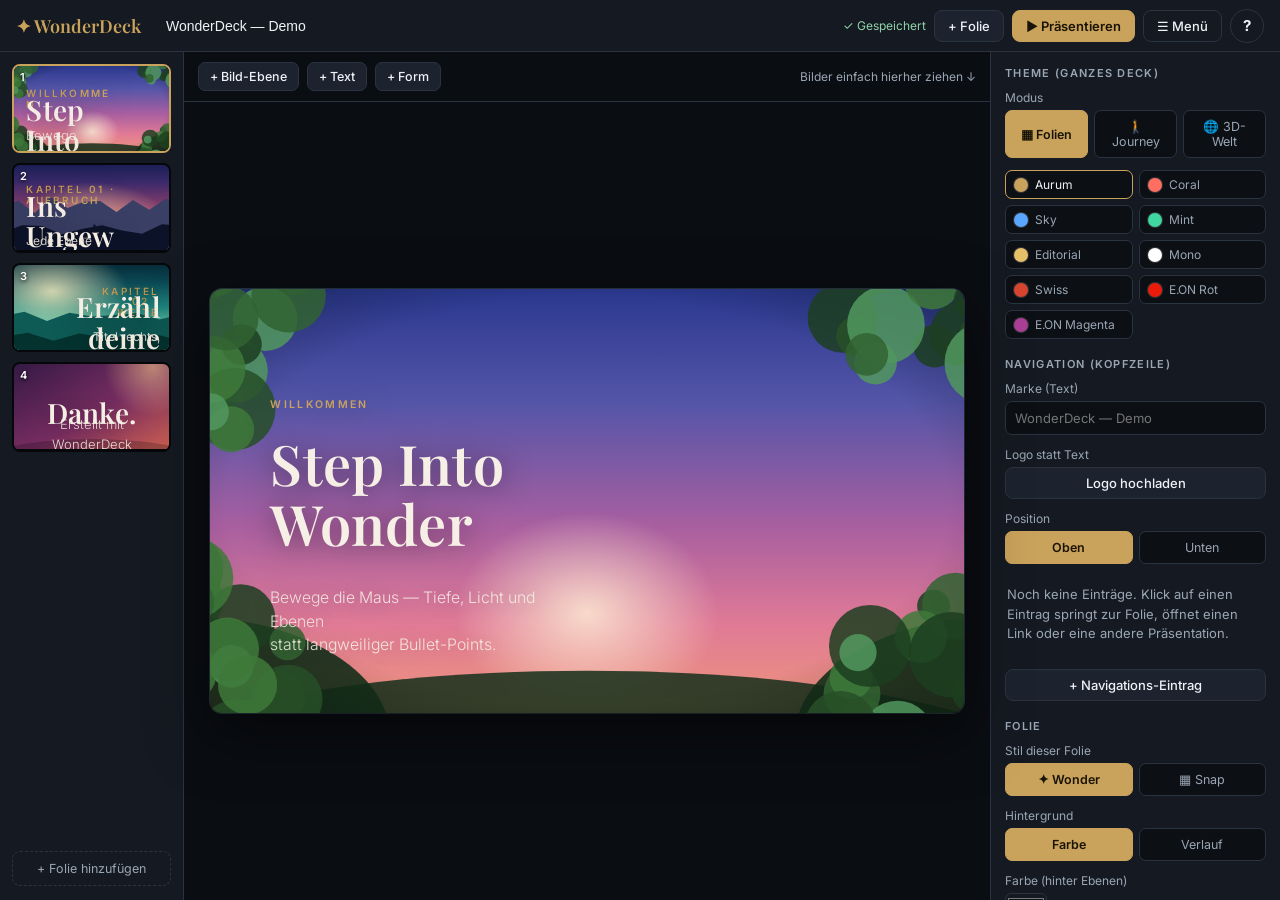
==== commit 4f0e9e71: "Editor: Farbverläufe + Deko-Formen (Landingpages ganz ohne Bilder) Schließt die zwei Lücken, damit m" ====
--- a/index.html
+++ b/index.html
@@ -72,6 +72,7 @@
         <div class="editor__toolbar">
           <button class="chip" id="btnAddLayer">+ Bild-Ebene</button>
           <button class="chip" id="btnAddText">+ Text</button>
+          <button class="chip" id="btnAddShape">+ Form</button>
           <span class="editor__hint">Bilder einfach hierher ziehen ↓</span>
         </div>
         <div class="stage-wrap" id="stageWrap">
--- a/css/stage.css
+++ b/css/stage.css
@@ -44,6 +44,24 @@
   -webkit-user-drag: none;
   user-select: none;
 }
+
+/* ---------- Deko-Formen (rein CSS, kein Bild) ---------- */
+/* --sc = Farbe, --th = Strichstärke (Zahl → cqw). Größe kommt als width:Ncqw. */
+.wd-shape {
+  position: absolute;
+  pointer-events: none;      /* Auswahl läuft über die Inspektor-Liste */
+  z-index: 30;               /* über Bild-Ebenen, unter Text (50) */
+  will-change: transform, opacity;
+}
+.wd-shape--ring,
+.wd-shape--disc,
+.wd-shape--square,
+.wd-shape--frame { aspect-ratio: 1; }
+.wd-shape--ring  { border-radius: 50%; border: calc(var(--th, 0.7) * 1cqw) solid var(--sc, #d6452f); }
+.wd-shape--disc  { border-radius: 50%; background: var(--sc, #d6452f); }
+.wd-shape--square { background: var(--sc, #d6452f); }
+.wd-shape--frame { border: calc(var(--th, 0.7) * 1cqw) solid var(--sc, #d6452f); }
+.wd-shape--line  { height: calc(var(--th, 0.5) * 1cqw); background: var(--sc, #d6452f); border-radius: calc(var(--th, 0.5) * 0.5cqw); }
 
 /* ---------- Text-Blöcke ---------- */
 .wd-text {
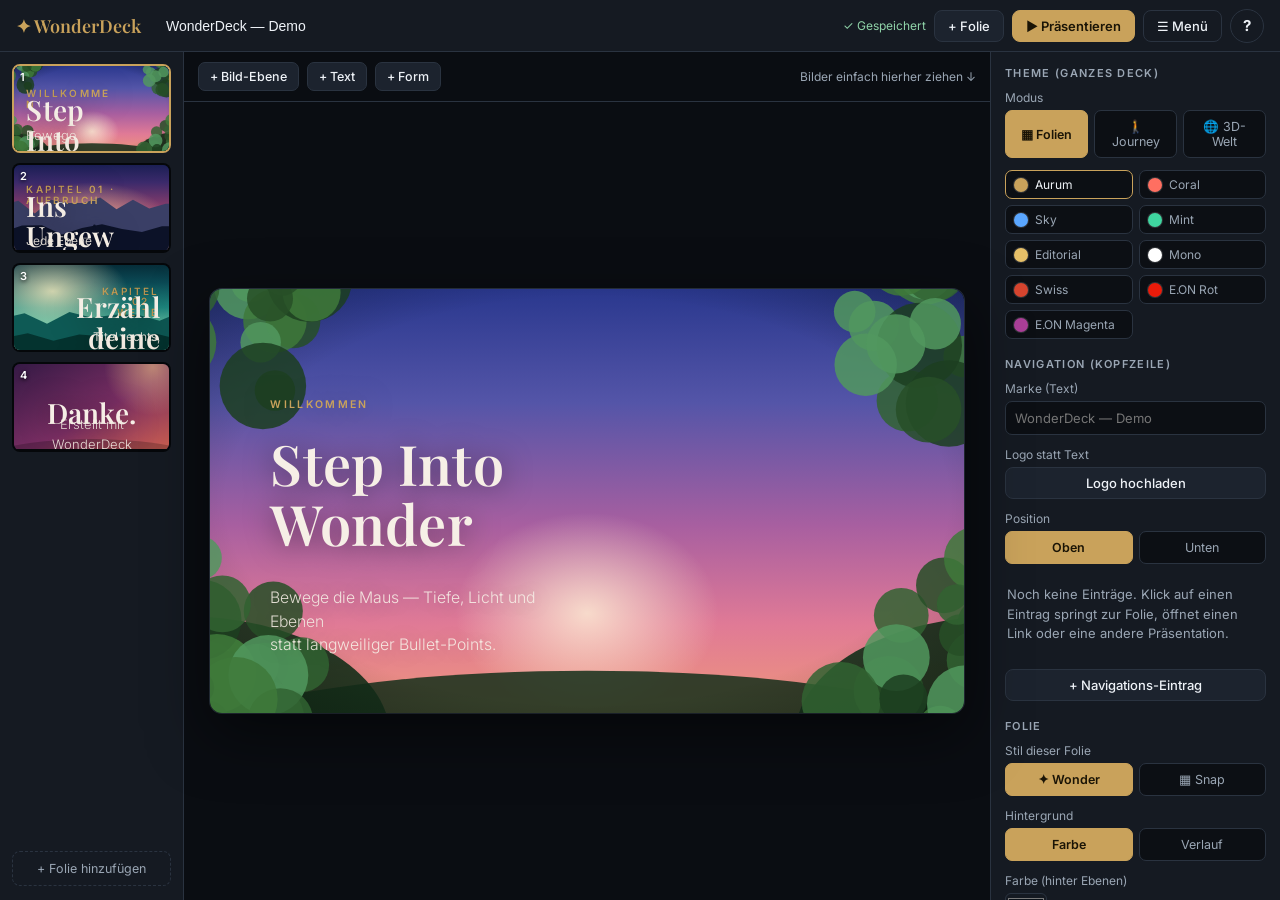
==== commit 2929925a: "Menü: „◆ Neue Landingpage" als eigener Startpunkt Lädt die Swiss-Snap-Scroll-Vorlage (Verläufe + For" ====
--- a/index.html
+++ b/index.html
@@ -50,6 +50,7 @@
             <hr class="menu__sep" />
             <button id="btnDecks" class="menu__item">📑 Meine Präsentationen …</button>
             <button id="btnGallery" class="menu__item">✨ Beispiele …</button>
+            <button id="btnNewLanding" class="menu__item">◆ Neue Landingpage</button>
             <button id="btnNewDeck" class="menu__item">✦ Neue, leere Präsi</button>
             <hr class="menu__sep" />
             <a class="menu__item" href="landing.html" target="_blank" rel="noopener">★ Über WonderDeck</a>
